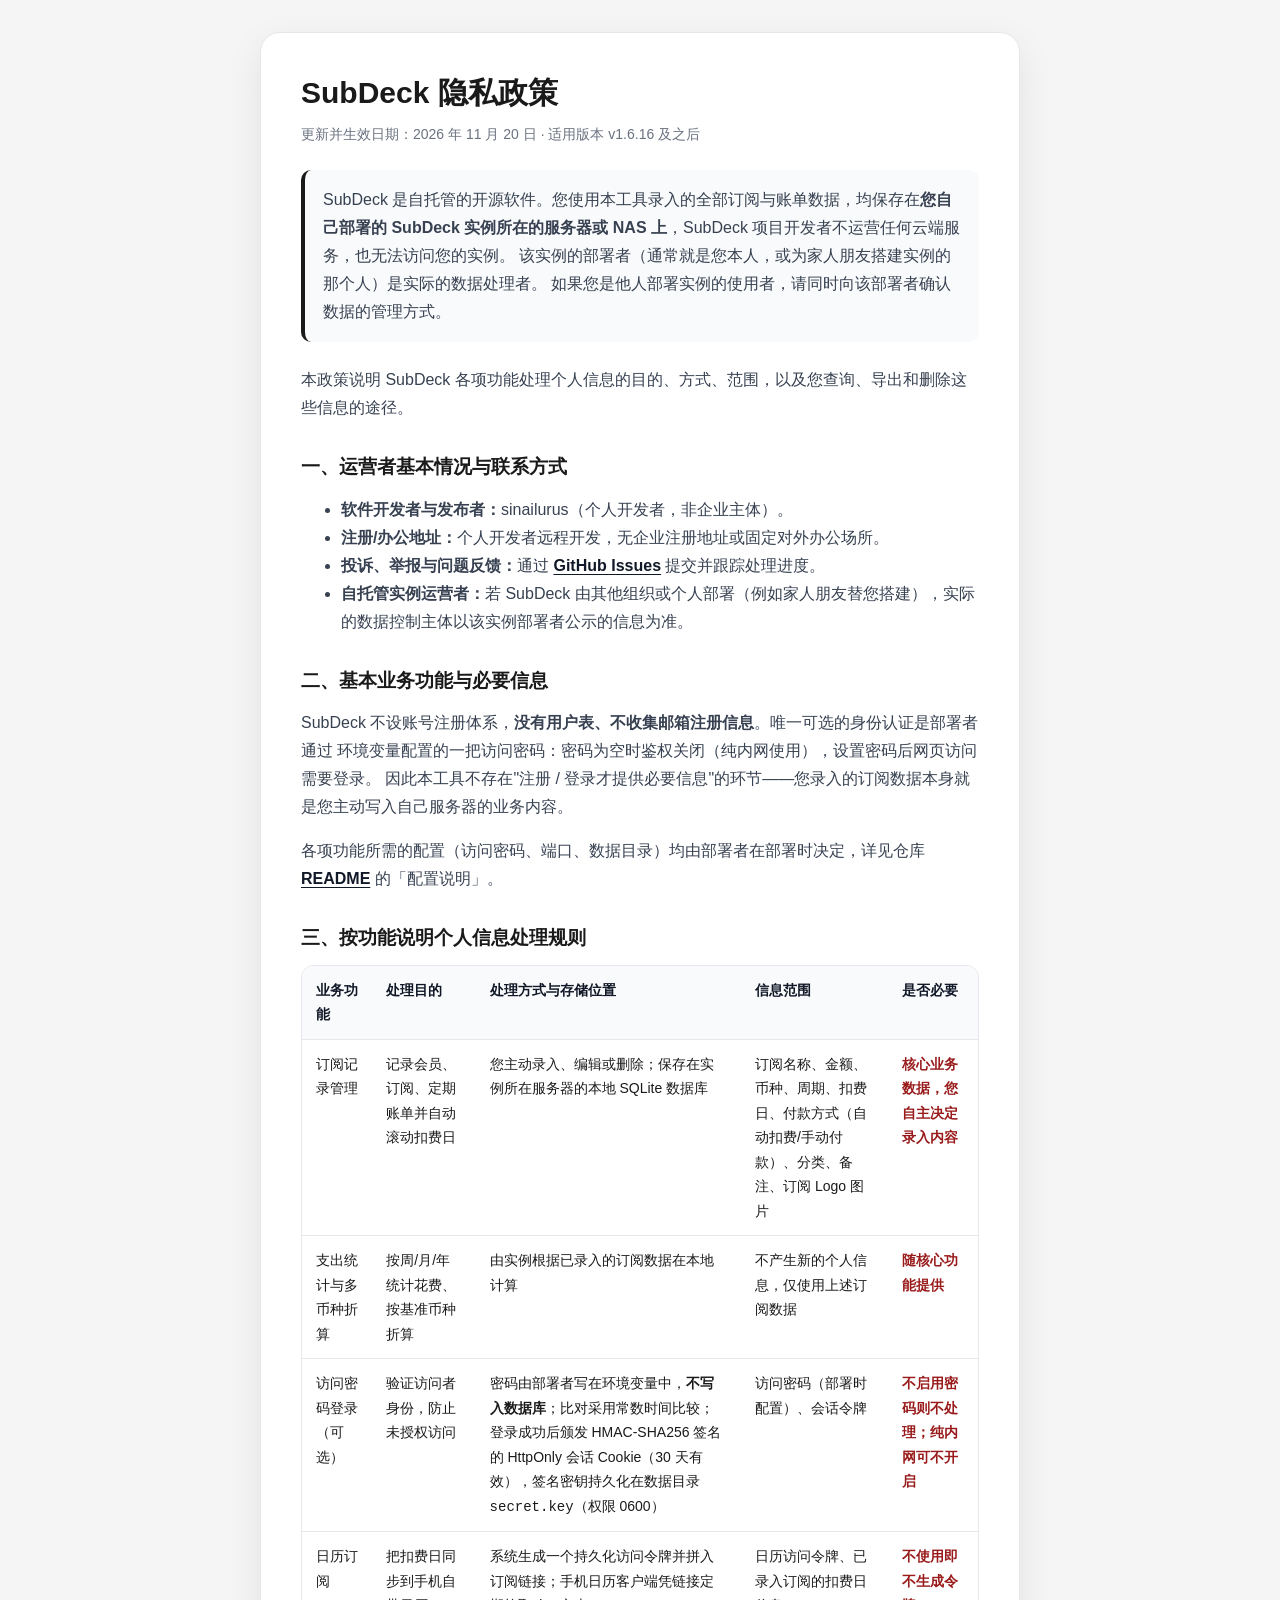
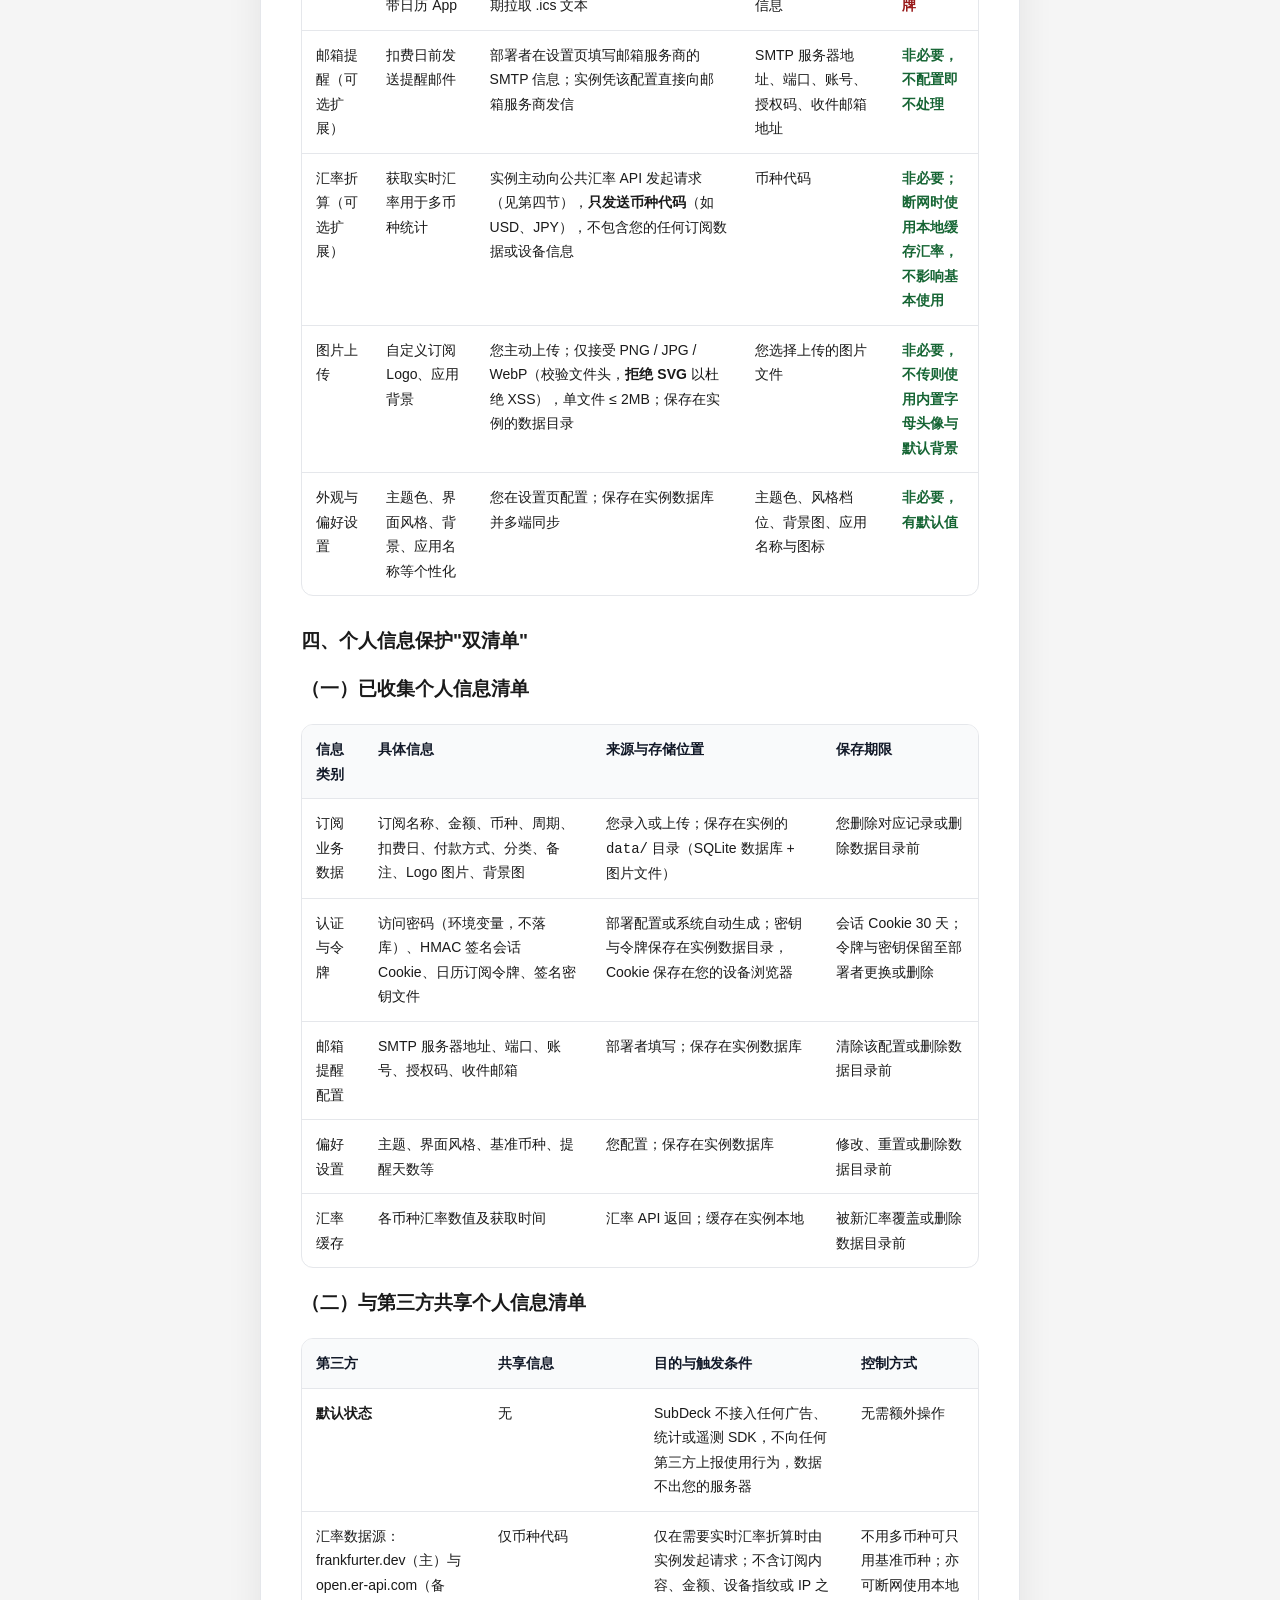
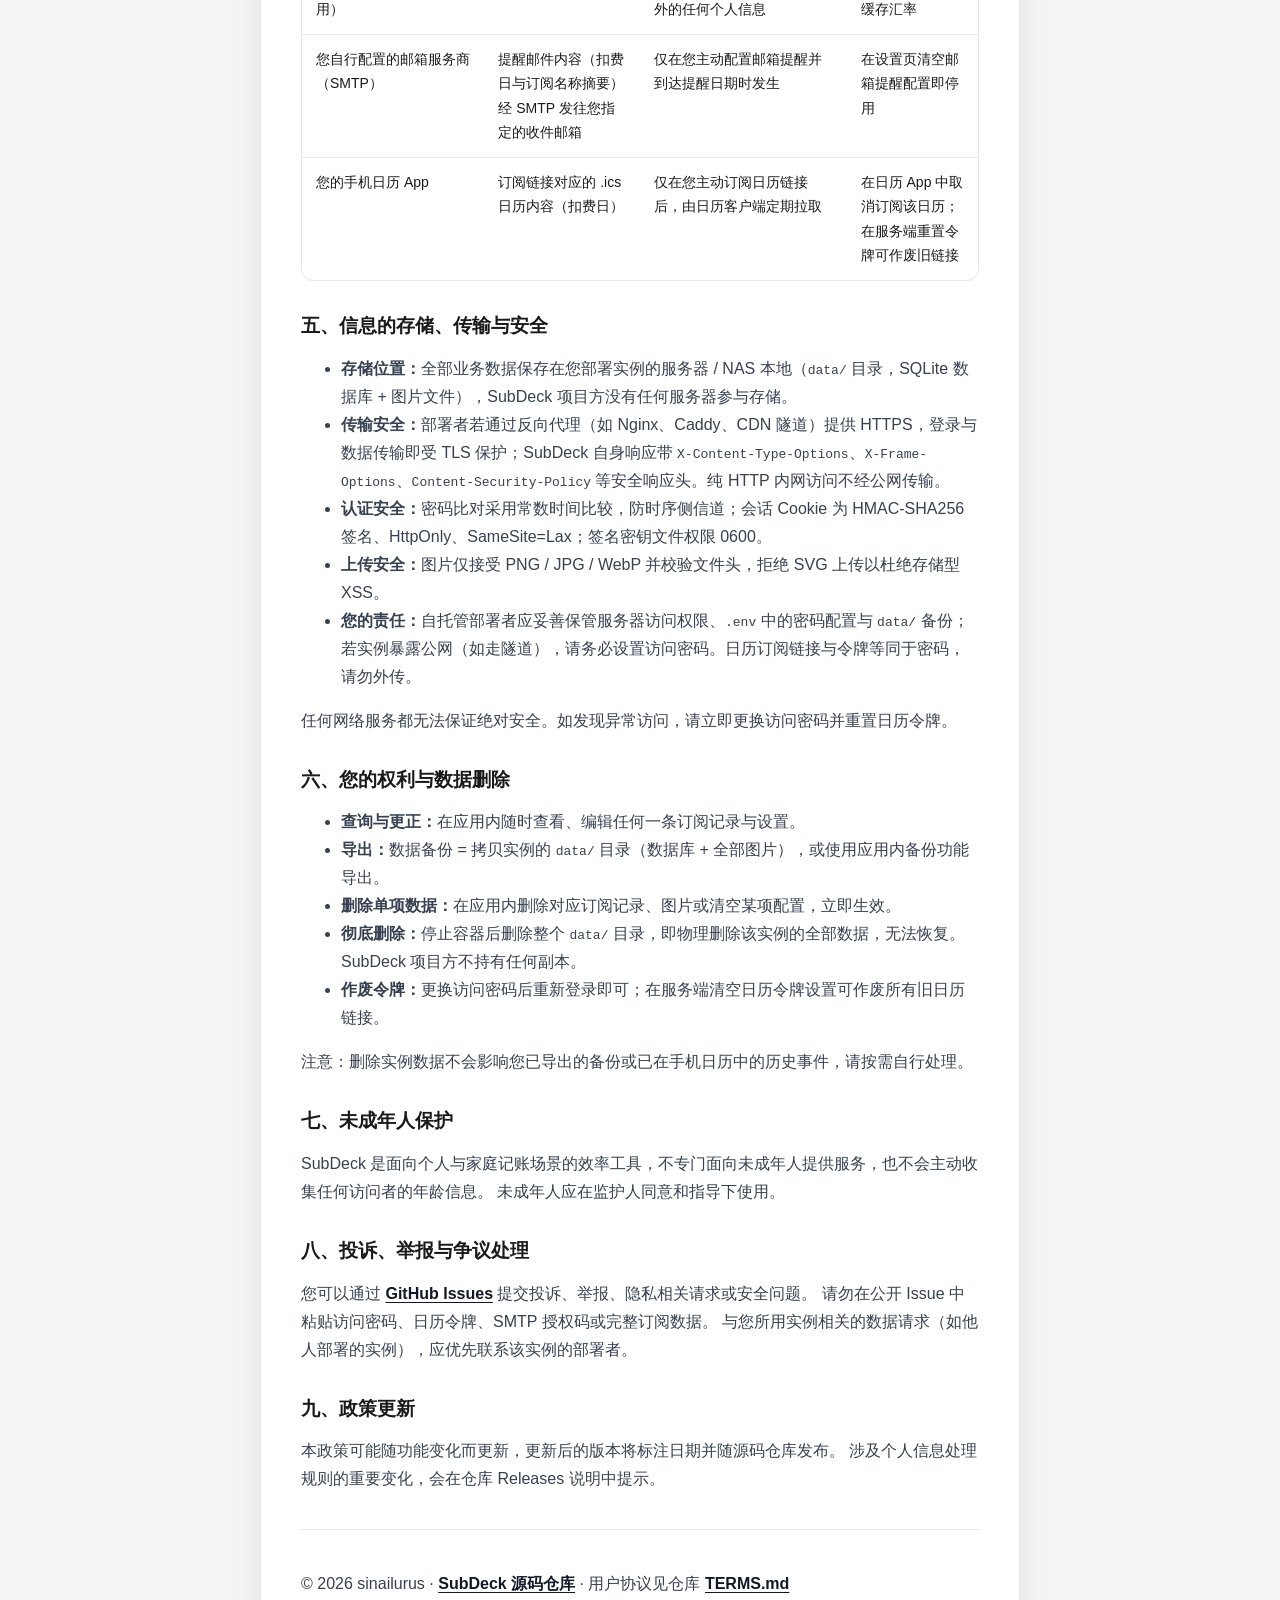
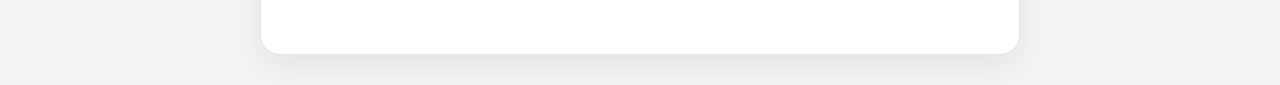
==== static/privacy-policy.html @ 01092ee0 "docs: 新增用户协议（TERMS.md）与隐私政策页（static/privacy-policy.html） - 隐私政策仿 KOLFlow 独立页风格，内容按实际代码核实：密码环境变量存储不落库" ====
<!doctype html>
<html lang="zh-CN">
<head>
<meta charset="UTF-8" />
<meta name="viewport" content="width=device-width, initial-scale=1.0" />
<meta name="color-scheme" content="light" />
<title>隐私政策 - SubDeck</title>
<style>
:root {
  color: #1a1a1a;
  background: #f5f5f5;
  font-family: Inter, "Noto Sans SC", "PingFang SC", "Microsoft YaHei", sans-serif;
  line-height: 1.75;
}
* { box-sizing: border-box; }
body { margin: 0; padding: 32px 16px; }
main {
  width: min(760px, 100%);
  margin: 0 auto;
  padding: 40px;
  border: 1px solid #e5e7eb;
  border-radius: 20px;
  background: #ffffff;
  box-shadow: 0 12px 36px rgb(0 0 0 / 8%);
}
h1, h2 { line-height: 1.35; }
h1 { margin: 0 0 8px; font-size: 30px; }
h2 { margin: 32px 0 8px; font-size: 19px; }
p, li { color: #374151; }
.meta { margin-top: 0; color: #6b7280; font-size: 14px; }
.notice {
  margin: 24px 0;
  padding: 16px 18px;
  border-left: 4px solid #1a1a1a;
  border-radius: 10px;
  background: #f9fafb;
}
a { color: #111827; font-weight: 600; text-underline-offset: 3px; }
a:focus-visible {
  outline: 3px solid #111827;
  outline-offset: 3px;
  border-radius: 3px;
}
footer { margin-top: 36px; padding-top: 24px; border-top: 1px solid #e5e7eb; }
.table-wrap {
  overflow-x: auto;
  margin: 14px 0;
  border: 1px solid #e5e7eb;
  border-radius: 12px;
}
table {
  width: 100%;
  min-width: 680px;
  border-collapse: collapse;
  font-size: 14px;
}
th, td {
  padding: 12px 14px;
  border-bottom: 1px solid #e5e7eb;
  text-align: left;
  vertical-align: top;
}
th { color: #111827; background: #f9fafb; font-weight: 700; }
tr:last-child td { border-bottom: 0; }
.necessary { color: #991b1b; font-weight: 700; }
.optional { color: #166534; font-weight: 700; }
@media (max-width: 640px) {
  body { padding: 16px 12px; }
  main { padding: 28px 22px; border-radius: 16px; }
}
</style>
</head>
<body>
<main>
<header>
  <h1>SubDeck 隐私政策</h1>
  <p class="meta">更新并生效日期：2026 年 11 月 20 日 · 适用版本 v1.6.16 及之后</p>
</header>

<p class="notice">
  SubDeck 是自托管的开源软件。您使用本工具录入的全部订阅与账单数据，均保存在<b>您自己部署的
  SubDeck 实例所在的服务器或 NAS 上</b>，SubDeck 项目开发者不运营任何云端服务，也无法访问您的实例。
  该实例的部署者（通常就是您本人，或为家人朋友搭建实例的那个人）是实际的数据处理者。
  如果您是他人部署实例的使用者，请同时向该部署者确认数据的管理方式。
</p>

<p>本政策说明 SubDeck 各项功能处理个人信息的目的、方式、范围，以及您查询、导出和删除这些信息的途径。</p>

<h2>一、运营者基本情况与联系方式</h2>
<ul>
  <li><b>软件开发者与发布者：</b>sinailurus（个人开发者，非企业主体）。</li>
  <li><b>注册/办公地址：</b>个人开发者远程开发，无企业注册地址或固定对外办公场所。</li>
  <li><b>投诉、举报与问题反馈：</b>通过 <a href="https://github.com/sinailurus/subdeck/issues">GitHub Issues</a> 提交并跟踪处理进度。</li>
  <li><b>自托管实例运营者：</b>若 SubDeck 由其他组织或个人部署（例如家人朋友替您搭建），实际的数据控制主体以该实例部署者公示的信息为准。</li>
</ul>

<h2>二、基本业务功能与必要信息</h2>
<p>
SubDeck 不设账号注册体系，<b>没有用户表、不收集邮箱注册信息</b>。唯一可选的身份认证是部署者通过
环境变量配置的一把访问密码：密码为空时鉴权关闭（纯内网使用），设置密码后网页访问需要登录。
因此本工具不存在"注册 / 登录才提供必要信息"的环节——您录入的订阅数据本身就是您主动写入自己服务器的业务内容。
</p>
<p>
各项功能所需的配置（访问密码、端口、数据目录）均由部署者在部署时决定，详见仓库
<a href="https://github.com/sinailurus/subdeck#readme">README</a> 的「配置说明」。
</p>

<h2>三、按功能说明个人信息处理规则</h2>
<div class="table-wrap">
<table>
  <thead>
    <tr><th>业务功能</th><th>处理目的</th><th>处理方式与存储位置</th><th>信息范围</th><th>是否必要</th></tr>
  </thead>
  <tbody>
    <tr>
      <td>订阅记录管理</td>
      <td>记录会员、订阅、定期账单并自动滚动扣费日</td>
      <td>您主动录入、编辑或删除；保存在实例所在服务器的本地 SQLite 数据库</td>
      <td>订阅名称、金额、币种、周期、扣费日、付款方式（自动扣费/手动付款）、分类、备注、订阅 Logo 图片</td>
      <td class="necessary">核心业务数据，您自主决定录入内容</td>
    </tr>
    <tr>
      <td>支出统计与多币种折算</td>
      <td>按周/月/年统计花费、按基准币种折算</td>
      <td>由实例根据已录入的订阅数据在本地计算</td>
      <td>不产生新的个人信息，仅使用上述订阅数据</td>
      <td class="necessary">随核心功能提供</td>
    </tr>
    <tr>
      <td>访问密码登录（可选）</td>
      <td>验证访问者身份，防止未授权访问</td>
      <td>密码由部署者写在环境变量中，<b>不写入数据库</b>；比对采用常数时间比较；登录成功后颁发 HMAC-SHA256 签名的 HttpOnly 会话 Cookie（30 天有效），签名密钥持久化在数据目录 <code>secret.key</code>（权限 0600）</td>
      <td>访问密码（部署时配置）、会话令牌</td>
      <td class="necessary">不启用密码则不处理；纯内网可不开启</td>
    </tr>
    <tr>
      <td>日历订阅</td>
      <td>把扣费日同步到手机自带日历 App</td>
      <td>系统生成一个持久化访问令牌并拼入订阅链接；手机日历客户端凭链接定期拉取 .ics 文本</td>
      <td>日历访问令牌、已录入订阅的扣费日信息</td>
      <td class="necessary">不使用即不生成令牌</td>
    </tr>
    <tr>
      <td>邮箱提醒（可选扩展）</td>
      <td>扣费日前发送提醒邮件</td>
      <td>部署者在设置页填写邮箱服务商的 SMTP 信息；实例凭该配置直接向邮箱服务商发信</td>
      <td>SMTP 服务器地址、端口、账号、授权码、收件邮箱地址</td>
      <td class="optional">非必要，不配置即不处理</td>
    </tr>
    <tr>
      <td>汇率折算（可选扩展）</td>
      <td>获取实时汇率用于多币种统计</td>
      <td>实例主动向公共汇率 API 发起请求（见第四节），<b>只发送币种代码</b>（如 USD、JPY），不包含您的任何订阅数据或设备信息</td>
      <td>币种代码</td>
      <td class="optional">非必要；断网时使用本地缓存汇率，不影响基本使用</td>
    </tr>
    <tr>
      <td>图片上传</td>
      <td>自定义订阅 Logo、应用背景</td>
      <td>您主动上传；仅接受 PNG / JPG / WebP（校验文件头，<b>拒绝 SVG</b> 以杜绝 XSS），单文件 ≤ 2MB；保存在实例的数据目录</td>
      <td>您选择上传的图片文件</td>
      <td class="optional">非必要，不传则使用内置字母头像与默认背景</td>
    </tr>
    <tr>
      <td>外观与偏好设置</td>
      <td>主题色、界面风格、背景、应用名称等个性化</td>
      <td>您在设置页配置；保存在实例数据库并多端同步</td>
      <td>主题色、风格档位、背景图、应用名称与图标</td>
      <td class="optional">非必要，有默认值</td>
    </tr>
  </tbody>
</table>
</div>

<h2>四、个人信息保护"双清单"</h2>

<h3>（一）已收集个人信息清单</h3>
<div class="table-wrap">
<table>
  <thead>
    <tr><th>信息类别</th><th>具体信息</th><th>来源与存储位置</th><th>保存期限</th></tr>
  </thead>
  <tbody>
    <tr>
      <td>订阅业务数据</td>
      <td>订阅名称、金额、币种、周期、扣费日、付款方式、分类、备注、Logo 图片、背景图</td>
      <td>您录入或上传；保存在实例的 <code>data/</code> 目录（SQLite 数据库 + 图片文件）</td>
      <td>您删除对应记录或删除数据目录前</td>
    </tr>
    <tr>
      <td>认证与令牌</td>
      <td>访问密码（环境变量，不落库）、HMAC 签名会话 Cookie、日历订阅令牌、签名密钥文件</td>
      <td>部署配置或系统自动生成；密钥与令牌保存在实例数据目录，Cookie 保存在您的设备浏览器</td>
      <td>会话 Cookie 30 天；令牌与密钥保留至部署者更换或删除</td>
    </tr>
    <tr>
      <td>邮箱提醒配置</td>
      <td>SMTP 服务器地址、端口、账号、授权码、收件邮箱</td>
      <td>部署者填写；保存在实例数据库</td>
      <td>清除该配置或删除数据目录前</td>
    </tr>
    <tr>
      <td>偏好设置</td>
      <td>主题、界面风格、基准币种、提醒天数等</td>
      <td>您配置；保存在实例数据库</td>
      <td>修改、重置或删除数据目录前</td>
    </tr>
    <tr>
      <td>汇率缓存</td>
      <td>各币种汇率数值及获取时间</td>
      <td>汇率 API 返回；缓存在实例本地</td>
      <td>被新汇率覆盖或删除数据目录前</td>
    </tr>
  </tbody>
</table>
</div>

<h3>（二）与第三方共享个人信息清单</h3>
<div class="table-wrap">
<table>
  <thead>
    <tr><th>第三方</th><th>共享信息</th><th>目的与触发条件</th><th>控制方式</th></tr>
  </thead>
  <tbody>
    <tr>
      <td><b>默认状态</b></td>
      <td>无</td>
      <td>SubDeck 不接入任何广告、统计或遥测 SDK，不向任何第三方上报使用行为，数据不出您的服务器</td>
      <td>无需额外操作</td>
    </tr>
    <tr>
      <td>汇率数据源：frankfurter.dev（主）与 open.er-api.com（备用）</td>
      <td>仅币种代码</td>
      <td>仅在需要实时汇率折算时由实例发起请求；不含订阅内容、金额、设备指纹或 IP 之外的任何个人信息</td>
      <td>不用多币种可只用基准币种；亦可断网使用本地缓存汇率</td>
    </tr>
    <tr>
      <td>您自行配置的邮箱服务商（SMTP）</td>
      <td>提醒邮件内容（扣费日与订阅名称摘要）经 SMTP 发往您指定的收件邮箱</td>
      <td>仅在您主动配置邮箱提醒并到达提醒日期时发生</td>
      <td>在设置页清空邮箱提醒配置即停用</td>
    </tr>
    <tr>
      <td>您的手机日历 App</td>
      <td>订阅链接对应的 .ics 日历内容（扣费日）</td>
      <td>仅在您主动订阅日历链接后，由日历客户端定期拉取</td>
      <td>在日历 App 中取消订阅该日历；在服务端重置令牌可作废旧链接</td>
    </tr>
  </tbody>
</table>
</div>

<h2>五、信息的存储、传输与安全</h2>
<ul>
  <li><b>存储位置：</b>全部业务数据保存在您部署实例的服务器 / NAS 本地（<code>data/</code> 目录，SQLite 数据库 + 图片文件），SubDeck 项目方没有任何服务器参与存储。</li>
  <li><b>传输安全：</b>部署者若通过反向代理（如 Nginx、Caddy、CDN 隧道）提供 HTTPS，登录与数据传输即受 TLS 保护；SubDeck 自身响应带 <code>X-Content-Type-Options</code>、<code>X-Frame-Options</code>、<code>Content-Security-Policy</code> 等安全响应头。纯 HTTP 内网访问不经公网传输。</li>
  <li><b>认证安全：</b>密码比对采用常数时间比较，防时序侧信道；会话 Cookie 为 HMAC-SHA256 签名、HttpOnly、SameSite=Lax；签名密钥文件权限 0600。</li>
  <li><b>上传安全：</b>图片仅接受 PNG / JPG / WebP 并校验文件头，拒绝 SVG 上传以杜绝存储型 XSS。</li>
  <li><b>您的责任：</b>自托管部署者应妥善保管服务器访问权限、<code>.env</code> 中的密码配置与 <code>data/</code> 备份；若实例暴露公网（如走隧道），请务必设置访问密码。日历订阅链接与令牌等同于密码，请勿外传。</li>
</ul>
<p>任何网络服务都无法保证绝对安全。如发现异常访问，请立即更换访问密码并重置日历令牌。</p>

<h2>六、您的权利与数据删除</h2>
<ul>
  <li><b>查询与更正：</b>在应用内随时查看、编辑任何一条订阅记录与设置。</li>
  <li><b>导出：</b>数据备份 = 拷贝实例的 <code>data/</code> 目录（数据库 + 全部图片），或使用应用内备份功能导出。</li>
  <li><b>删除单项数据：</b>在应用内删除对应订阅记录、图片或清空某项配置，立即生效。</li>
  <li><b>彻底删除：</b>停止容器后删除整个 <code>data/</code> 目录，即物理删除该实例的全部数据，无法恢复。SubDeck 项目方不持有任何副本。</li>
  <li><b>作废令牌：</b>更换访问密码后重新登录即可；在服务端清空日历令牌设置可作废所有旧日历链接。</li>
</ul>
<p>注意：删除实例数据不会影响您已导出的备份或已在手机日历中的历史事件，请按需自行处理。</p>

<h2>七、未成年人保护</h2>
<p>
SubDeck 是面向个人与家庭记账场景的效率工具，不专门面向未成年人提供服务，也不会主动收集任何访问者的年龄信息。
未成年人应在监护人同意和指导下使用。
</p>

<h2>八、投诉、举报与争议处理</h2>
<p>
您可以通过 <a href="https://github.com/sinailurus/subdeck/issues">GitHub Issues</a> 提交投诉、举报、隐私相关请求或安全问题。
请勿在公开 Issue 中粘贴访问密码、日历令牌、SMTP 授权码或完整订阅数据。
与您所用实例相关的数据请求（如他人部署的实例），应优先联系该实例的部署者。
</p>

<h2>九、政策更新</h2>
<p>
本政策可能随功能变化而更新，更新后的版本将标注日期并随源码仓库发布。
涉及个人信息处理规则的重要变化，会在仓库 Releases 说明中提示。
</p>

<footer>
  <p>© 2026 sinailurus · <a href="https://github.com/sinailurus/subdeck">SubDeck 源码仓库</a> · 用户协议见仓库 <a href="https://github.com/sinailurus/subdeck/blob/main/TERMS.md">TERMS.md</a></p>
</footer>
</main>
</body>
</html>
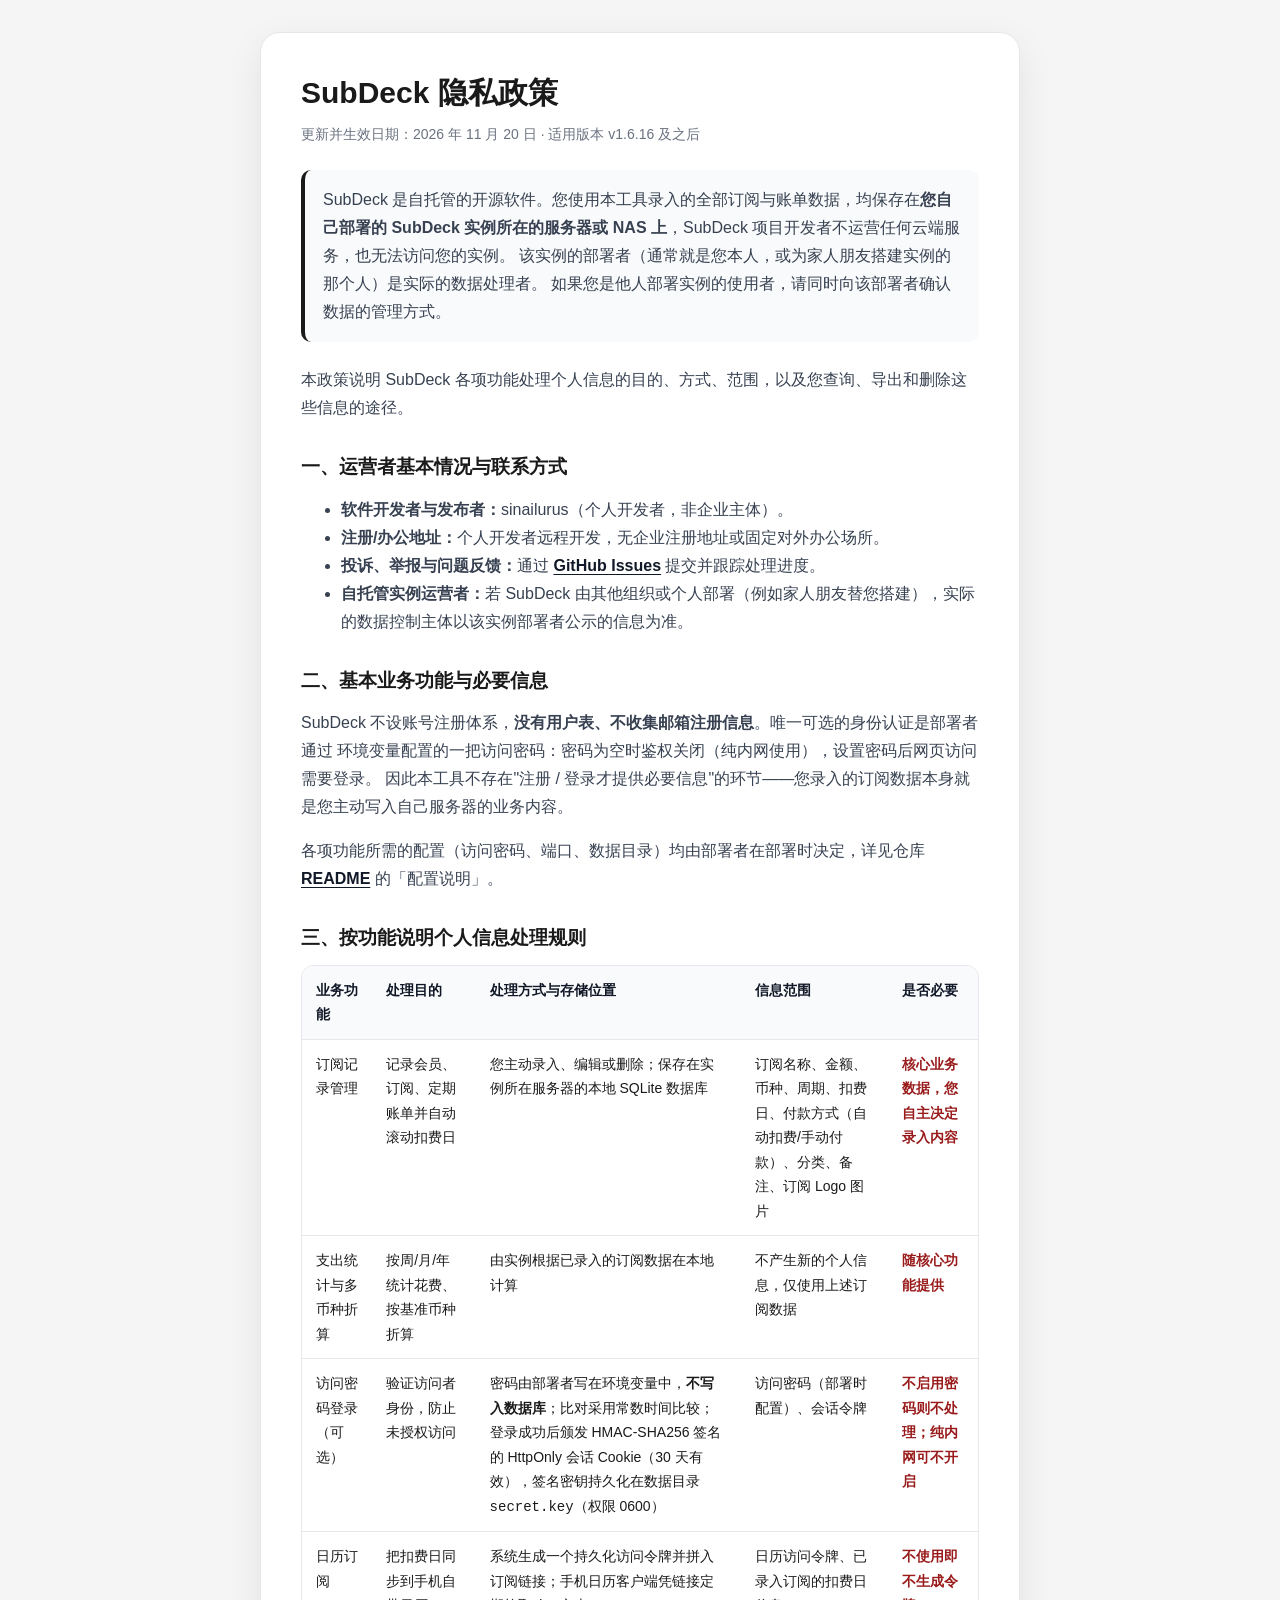
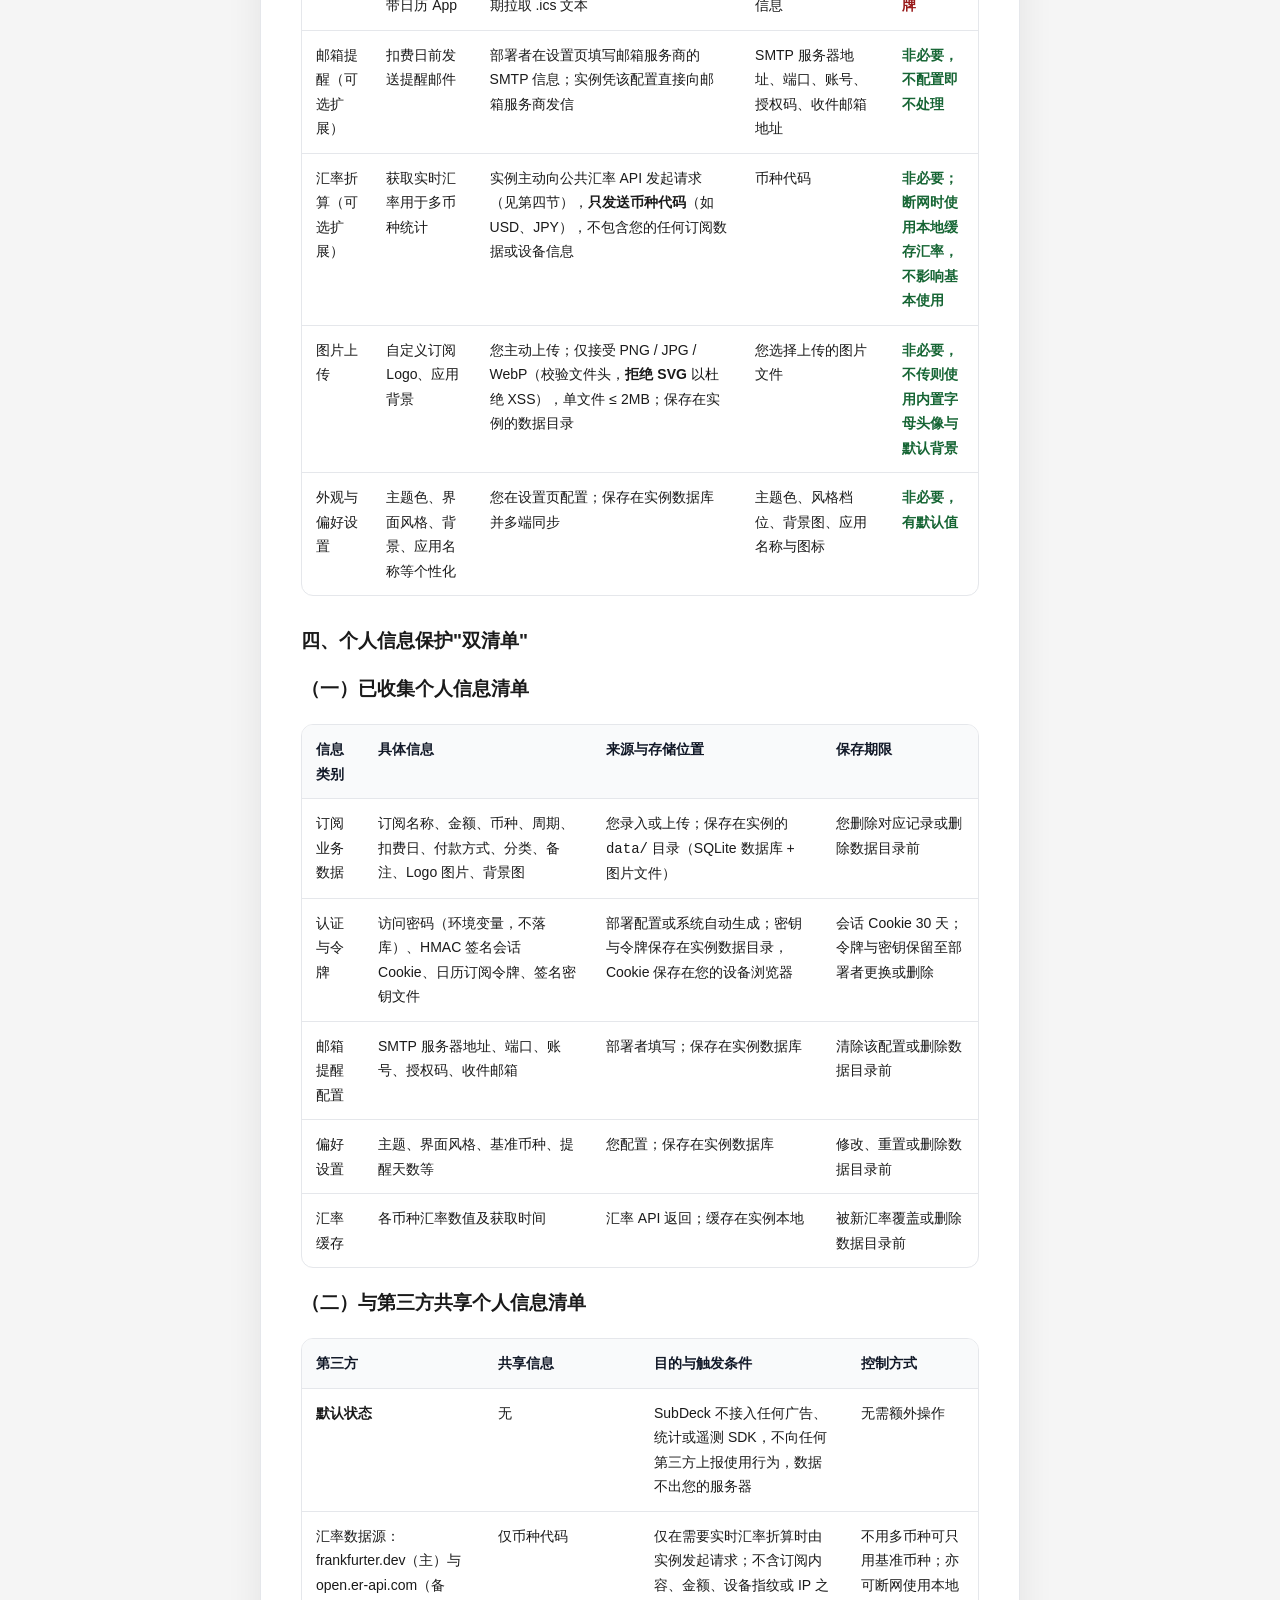
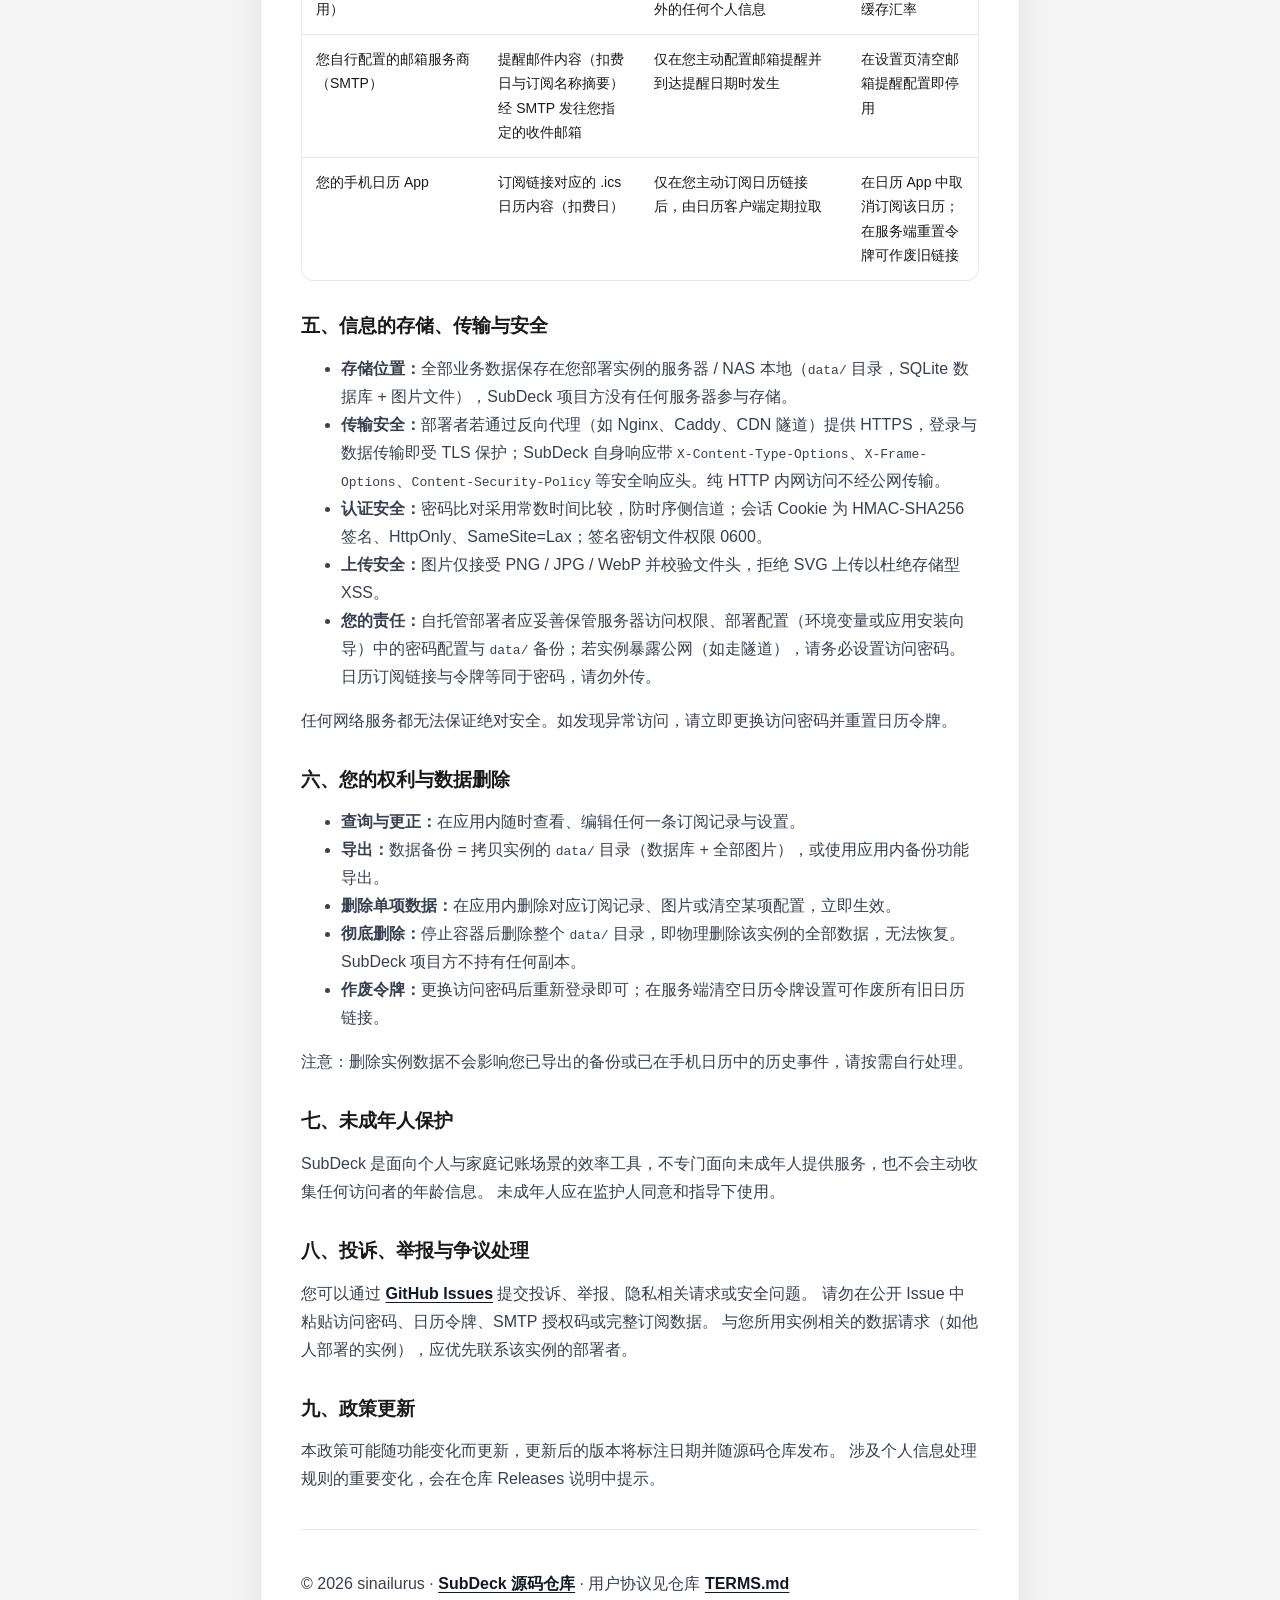
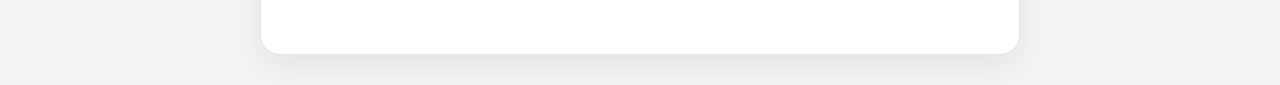
==== commit cc84ca27: "文档与截图整理" ====
--- a/static/privacy-policy.html
+++ b/static/privacy-policy.html
@@ -256,7 +256,7 @@
   <li><b>传输安全：</b>部署者若通过反向代理（如 Nginx、Caddy、CDN 隧道）提供 HTTPS，登录与数据传输即受 TLS 保护；SubDeck 自身响应带 <code>X-Content-Type-Options</code>、<code>X-Frame-Options</code>、<code>Content-Security-Policy</code> 等安全响应头。纯 HTTP 内网访问不经公网传输。</li>
   <li><b>认证安全：</b>密码比对采用常数时间比较，防时序侧信道；会话 Cookie 为 HMAC-SHA256 签名、HttpOnly、SameSite=Lax；签名密钥文件权限 0600。</li>
   <li><b>上传安全：</b>图片仅接受 PNG / JPG / WebP 并校验文件头，拒绝 SVG 上传以杜绝存储型 XSS。</li>
-  <li><b>您的责任：</b>自托管部署者应妥善保管服务器访问权限、<code>.env</code> 中的密码配置与 <code>data/</code> 备份；若实例暴露公网（如走隧道），请务必设置访问密码。日历订阅链接与令牌等同于密码，请勿外传。</li>
+  <li><b>您的责任：</b>自托管部署者应妥善保管服务器访问权限、部署配置（环境变量或应用安装向导）中的密码配置与 <code>data/</code> 备份；若实例暴露公网（如走隧道），请务必设置访问密码。日历订阅链接与令牌等同于密码，请勿外传。</li>
 </ul>
 <p>任何网络服务都无法保证绝对安全。如发现异常访问，请立即更换访问密码并重置日历令牌。</p>
 
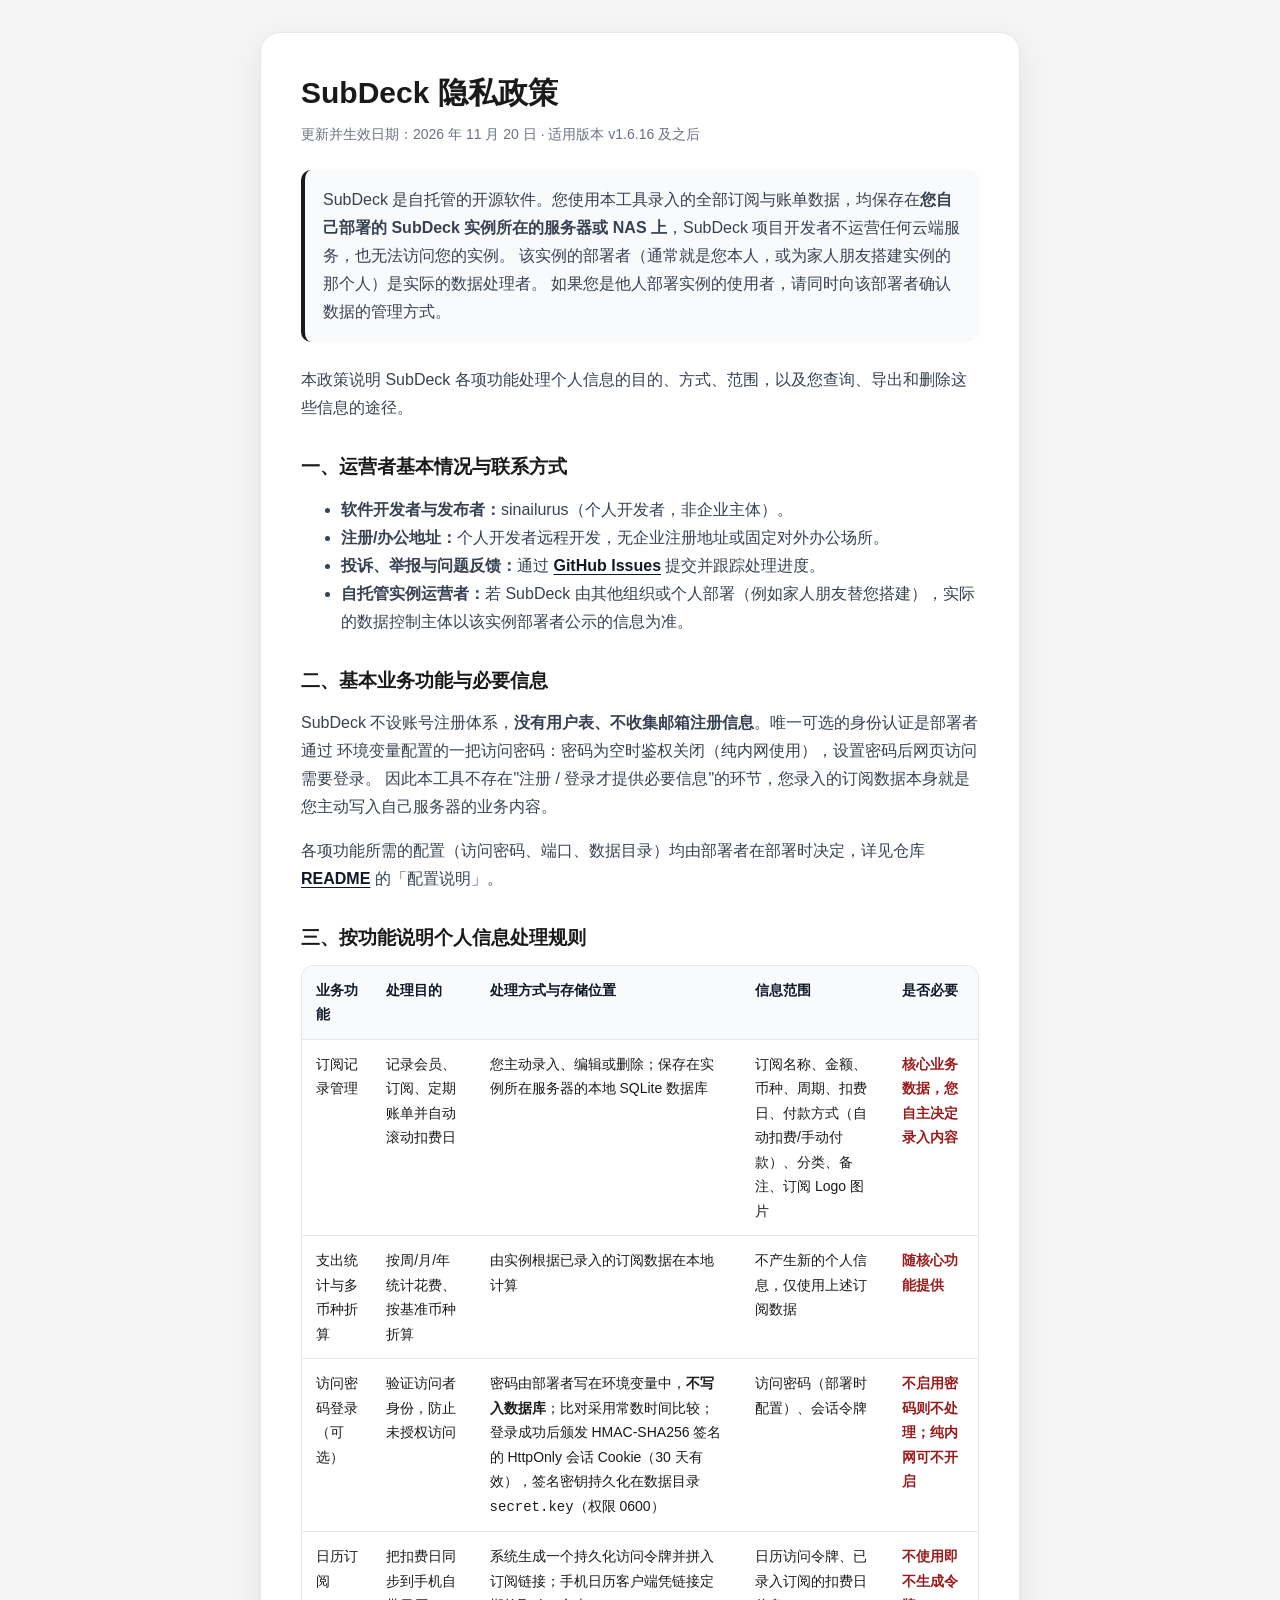
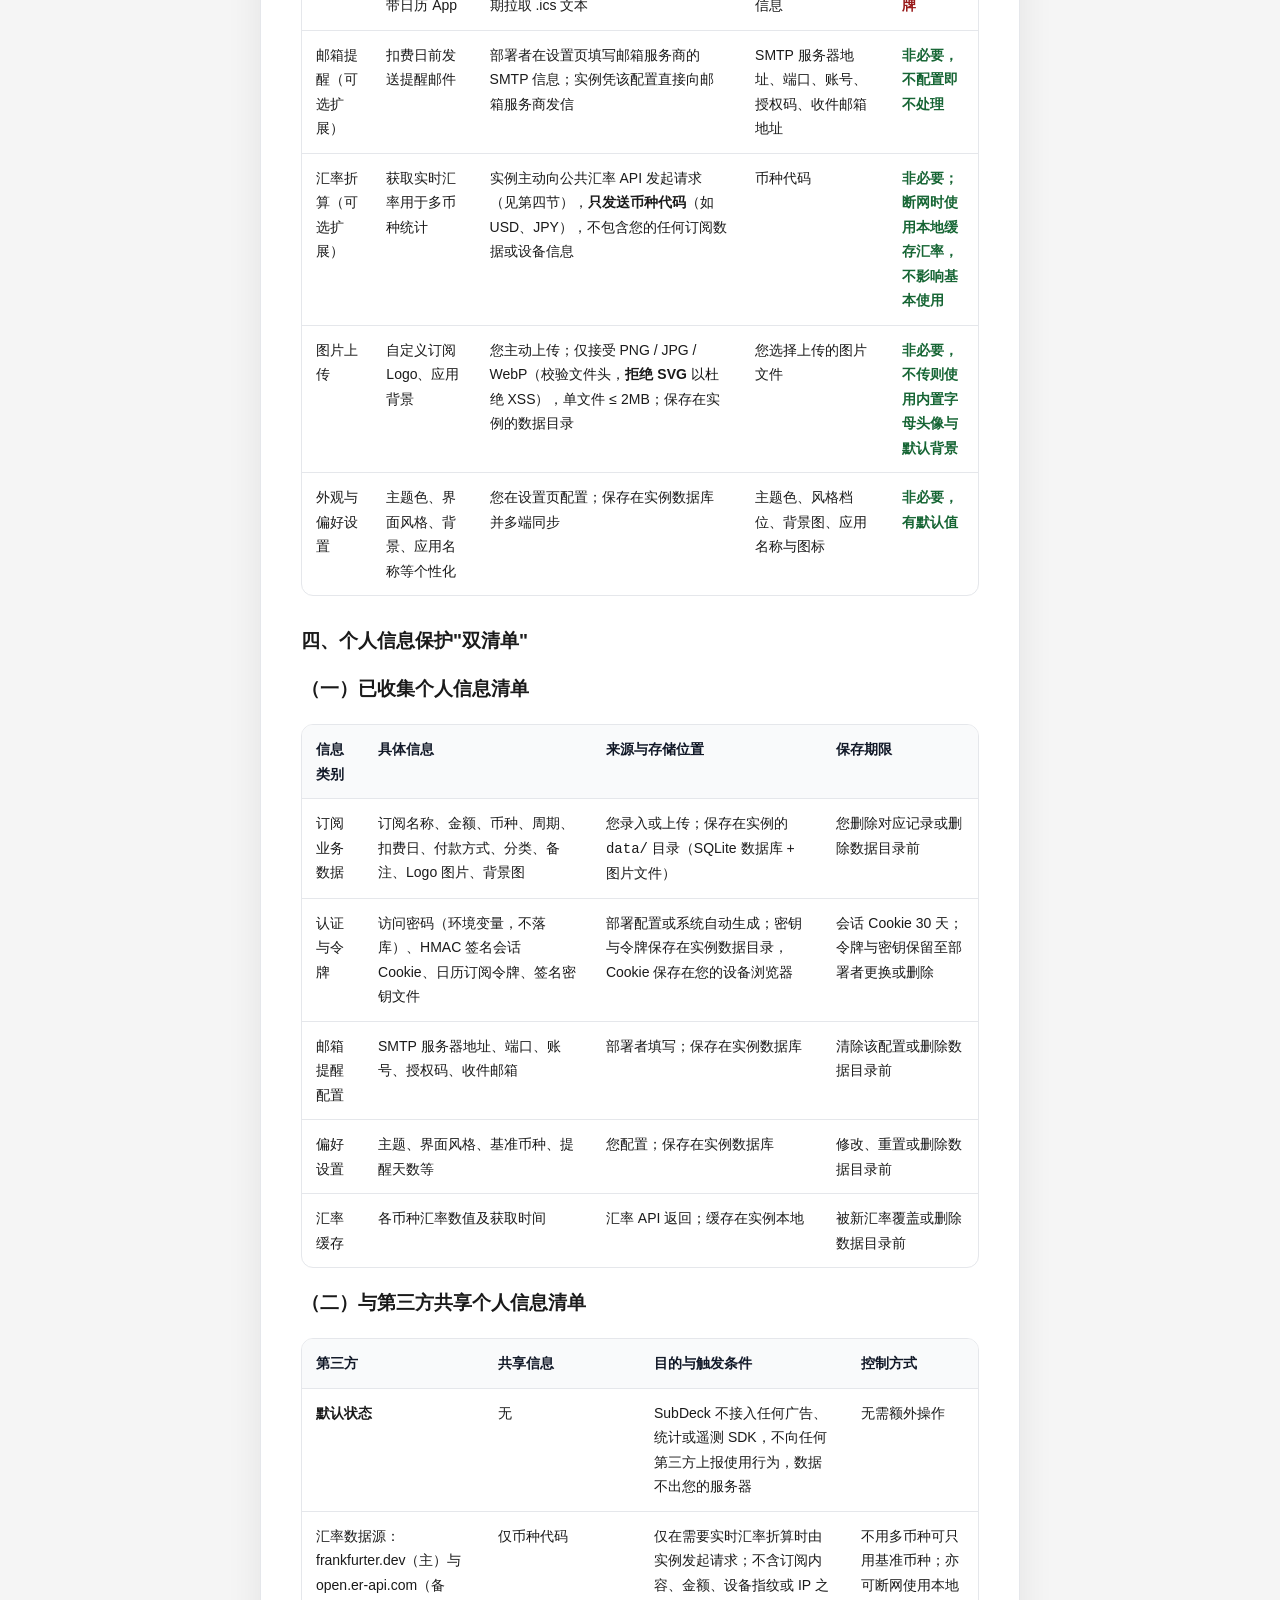
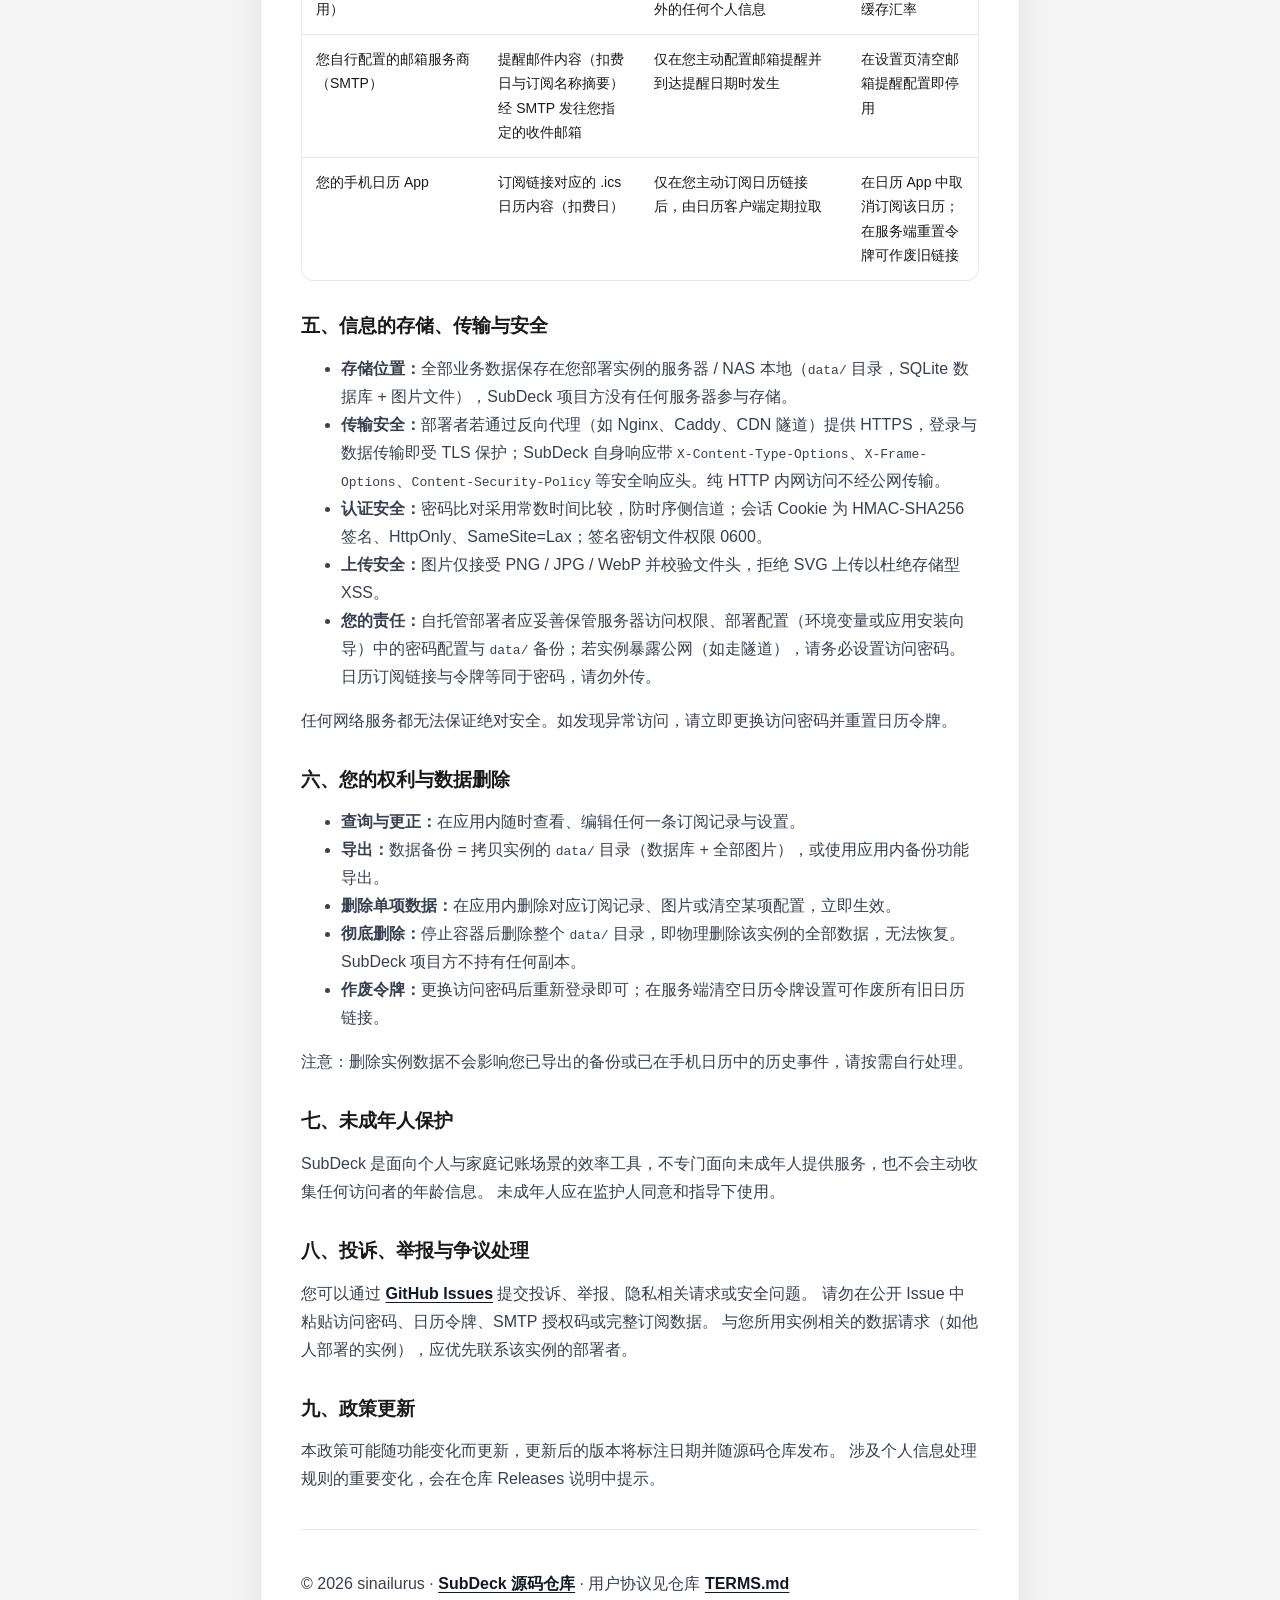
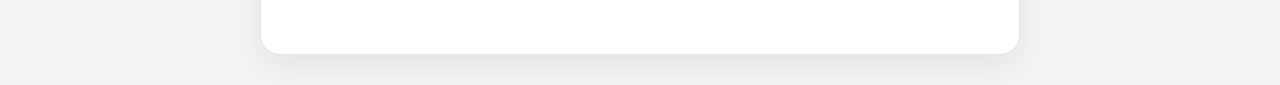
==== commit d718e1de: "文档与界面文案整理：去除口语化措辞与冗余破折号" ====
--- a/static/privacy-policy.html
+++ b/static/privacy-policy.html
@@ -98,7 +98,7 @@
 <p>
 SubDeck 不设账号注册体系，<b>没有用户表、不收集邮箱注册信息</b>。唯一可选的身份认证是部署者通过
 环境变量配置的一把访问密码：密码为空时鉴权关闭（纯内网使用），设置密码后网页访问需要登录。
-因此本工具不存在"注册 / 登录才提供必要信息"的环节——您录入的订阅数据本身就是您主动写入自己服务器的业务内容。
+因此本工具不存在"注册 / 登录才提供必要信息"的环节，您录入的订阅数据本身就是您主动写入自己服务器的业务内容。
 </p>
 <p>
 各项功能所需的配置（访问密码、端口、数据目录）均由部署者在部署时决定，详见仓库
